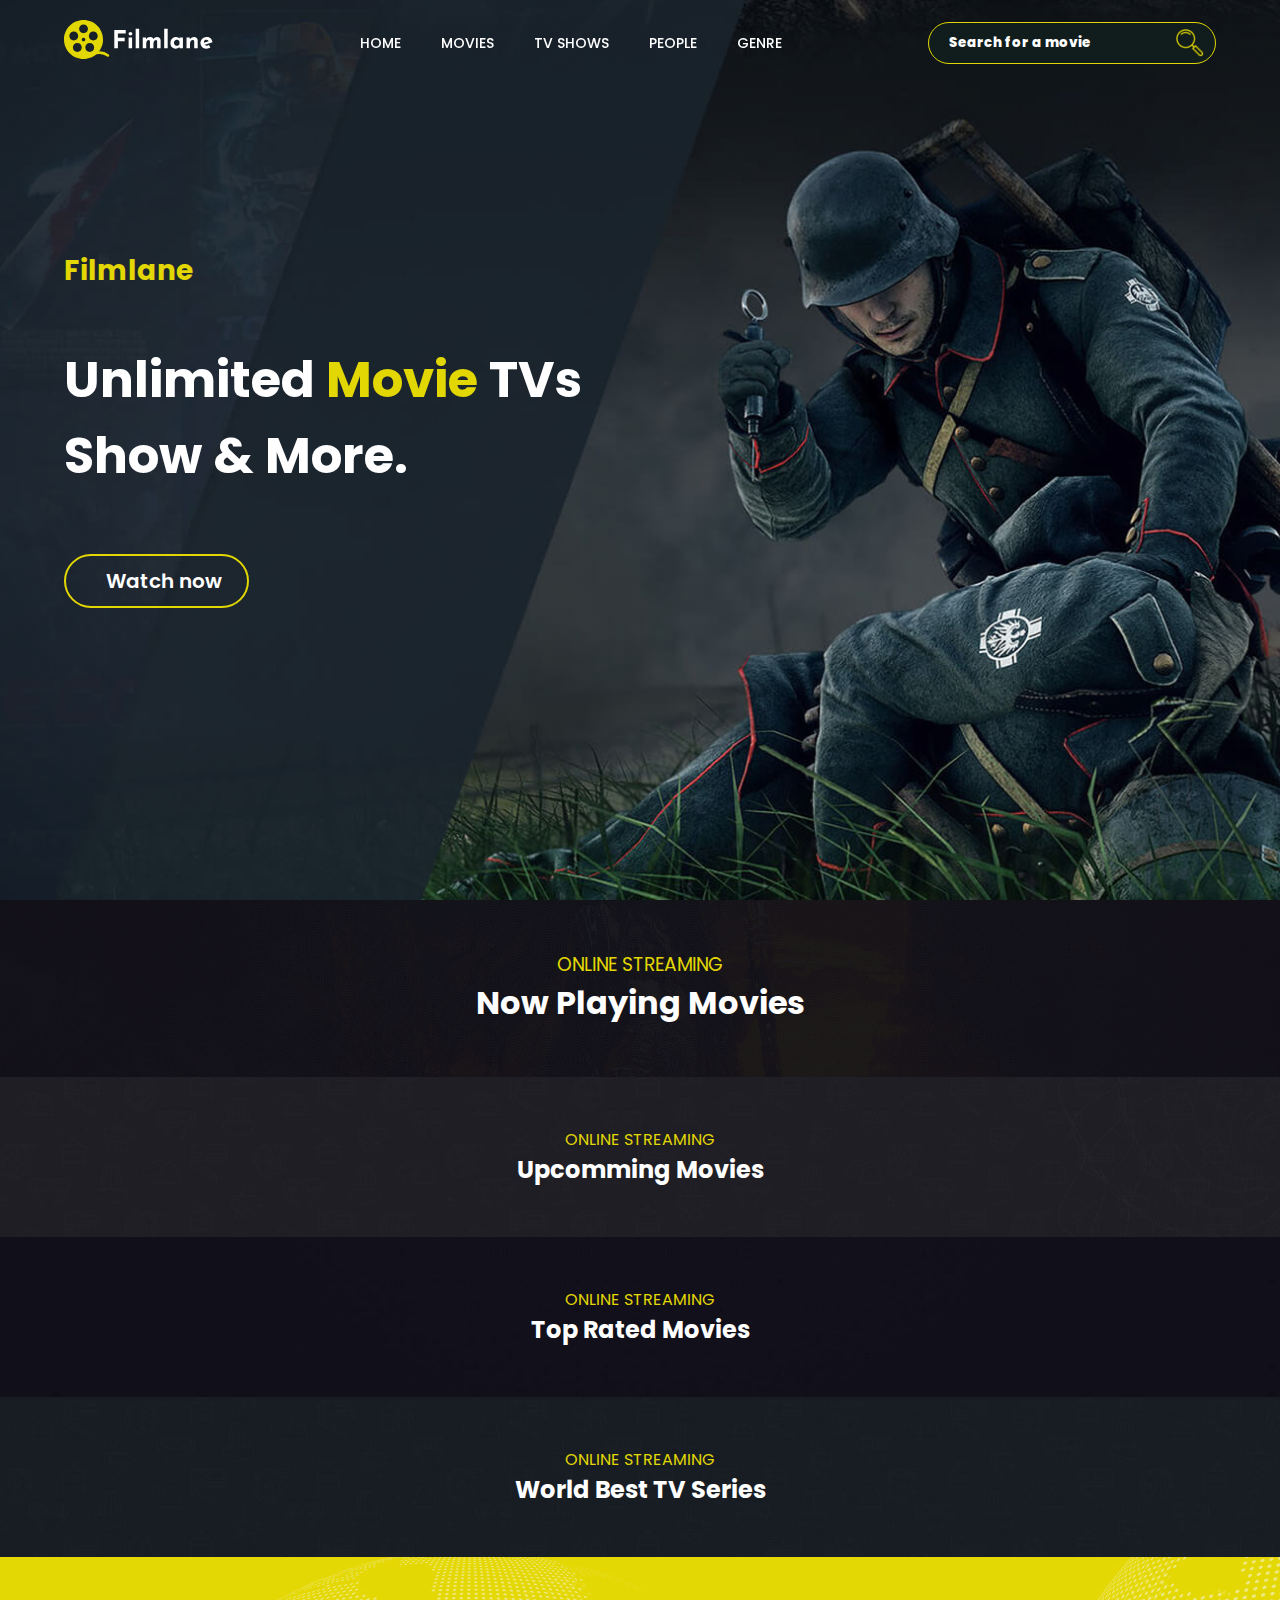
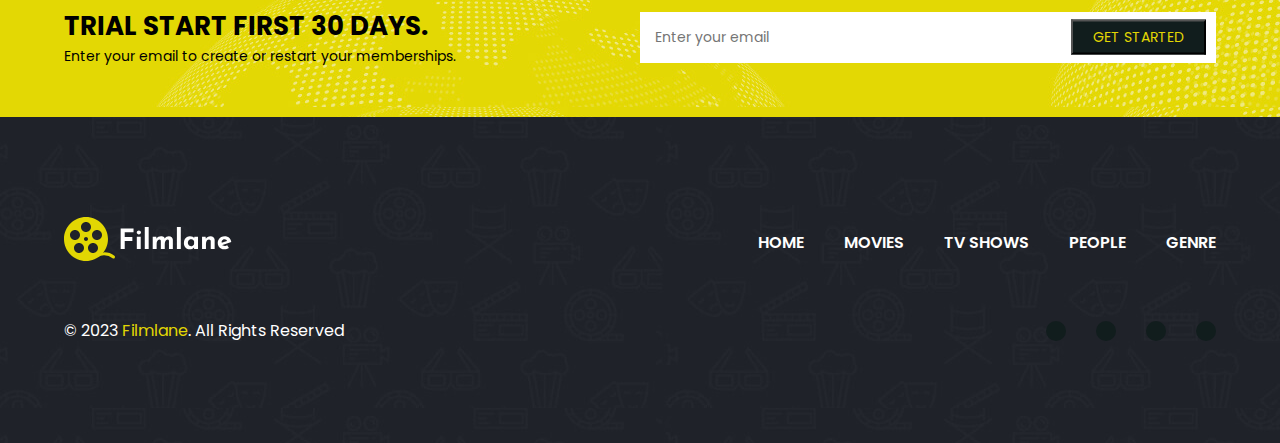
==== index.html @ d903ad5b "first commit" ====
<!DOCTYPE html>
<html lang="en">
    <head>
        <meta charset="UTF-8" />
        <meta name="viewport" content="width=device-width, initial-scale=1.0" />
        <title>Filmlane</title>
        <link rel="stylesheet" href="index.css" />
        <link rel="shortcut icon" href="image/favicon.png" type="image/svg+xml" />
        <link
            rel="stylesheet"
            href="https://cdnjs.cloudflare.com/ajax/libs/font-awesome/6.4.0/css/all.min.css"
            integrity="sha512-iecdLmaskl7CVkqkXNQ/ZH/XLlvWZOJyj7Yy7tcenmpD1ypASozpmT/E0iPtmFIB46ZmdtAc9eNBvH0H/ZpiBw=="
            crossorigin="anonymous"
            referrerpolicy="no-referrer"
        />
    </head>
    <body>
        <div class="header"></div>
        <div class="banner">
            <div class="container">
                <h3 class="banner-name">Filmlane</h3>
                <h1 class="banner-title">Unlimited <span>Movie</span> TVs Show & More.</h1>
                <a href="" class="btn-link"><i class="fa-solid fa-play"></i>Watch now</a>
            </div>
        </div>
        <div class="session nowplaying">
            <div class="container">
                <div class="session-title">
                    <h3 class="small-title">online streaming</h3>
                    <h1 class="big-title">now playing movies</h1>
                </div>
                <ul class="listFilm" id="nowplaying">
                    <!-- <li class="card">
                        <div class="card-filmThumb">
                            <img src="image/demo.jpg" alt="" />
                        </div>
                        <h5 class="card-filmName">Spider-Man: Across the Spider-Verse</h5>
                        <div class="card-filmDetail">
                            <h6 class="card-filmDate">2023-05-17</h6>
                            <p class="card-filmRate"><i class="fa-solid fa-star"></i>7.3</p>
                        </div>
                    </li> -->
                </ul>
            </div>
        </div>
        <div class="session upcomming">
            <div class="container">
                <div class="session-title">
                    <h4 class="small-title">online streaming</h4>
                    <h2 class="big-title">upcomming movies</h2>
                </div>
                <ul class="listFilm" id="upcomming"></ul>
            </div>
        </div>
        <div class="session toprate">
            <div class="container">
                <div class="session-title">
                    <h4 class="small-title">online streaming</h4>
                    <h2 class="big-title">top rated movies</h2>
                </div>
                <ul class="listFilm" id="toprate"></ul>
            </div>
        </div>
        <div class="session series">
            <div class="container">
                <div class="session-title">
                    <h4 class="small-title">online streaming</h4>
                    <h2 class="big-title">world best TV series</h2>
                </div>
                <ul class="listFilm" id="series"></ul>
            </div>
        </div>
        <div class="footer"></div>
        <script src="index.js"></script>
        <script src="js/home.js"></script>
    </body>
</html>
---- index.css ----
@import url("https://fonts.googleapis.com/css2?family=Poppins:wght@300;400;500;600;700;800;900&display=swap");
* {
    padding: 0;
    margin: 0;
    box-sizing: border-box;
}
body {
    font-family: "Poppins", sans-serif;
    --primary-color: #e2d703;
    --secondary-color: #111d1d;
}
a {
    text-decoration: none;
    color: black;
    cursor: pointer;
    display: block;
}
li {
    list-style: none;
}
img {
    width: 100%;
    height: 100%;
    object-fit: cover;
}
button {
    cursor: pointer;
    font-family: "Poppins", sans-serif;
}
input {
    border: none;
    background-color: transparent;
    outline: none;
    font-family: "Poppins", sans-serif;
}
.container {
    width: 90%;
    margin: 0 auto;
}
.align-item {
    display: flex;
    align-items: center;
}
.session-title .small-title {
    text-transform: uppercase;
    color: var(--primary-color);
    font-weight: 400;
}
.session-title .big-title {
    text-transform: capitalize;
    color: rgb(255, 255, 255);
}
.header {
    padding: 20px 0;
    position: fixed;
    width: 100%;
    transition: 0.3s;
    z-index: 1;
}
.header.active {
    background-color: var(--secondary-color);
}
.header-logo {
    width: 150px;
    background-color: transparent;
}
.header-menu {
    display: flex;
    gap: 20px;
    margin-left: auto;
}
.header-menu li a {
    color: white;
    font-weight: 500;
    font-size: 14px;
    transition: 0.3s;
}
.header-menu li:hover > a {
    color: var(--primary-color);
}
.header-menu li {
    position: relative;
    padding: 10px;
    cursor: pointer;
}
.header-menu li > .submenu {
    position: absolute;
    background-color: black;
    max-height: 250px;
    width: 300px;
    overflow-y: auto;
    padding: 10px 0;
    top: 100%;
    left: 0;
    opacity: 0;
    visibility: hidden;
    transition: 0.5s;
}
.header-menu li:hover > .submenu {
    top: 130%;
    opacity: 1;
    visibility: visible;
}
.header-menu li > .submenu::-webkit-scrollbar {
    width: 5px;
}
.header-menu li > .submenu::-webkit-scrollbar-thumb {
    height: 50px;
    background-color: var(--primary-color);
    border-radius: 1rem;
}
.header-menu li > .submenu li {
    padding: 10px 15px;
    cursor: pointer;
}
.header-menu li > .submenu li a {
    transition: 0.3s;
}
.header-menu li > .submenu li a:hover {
    color: var(--primary-color);
}
.header-search {
    display: flex;
    width: 25%;
    background-color: var(--secondary-color);
    border-radius: 2rem;
    margin-left: auto;
    padding: 5px 10px;
    border: 1px solid var(--primary-color);
}
.header-search input {
    width: 90%;
    background: transparent;
    outline: none;
    border: none;
    padding: 0 10px;
    font-family: "Poppins", sans-serif;
    color: white;
    font-weight: 800;
}
.header-search input::placeholder {
    color: white;
}
.header-search .iconSearch {
    width: 30px;
    height: 30px;
    cursor: pointer;
    background-color: transparent;
    border: none;
}
.hearder-menu-bar {
    display: none;
}
.banner {
    background-image: url(./image/bg-banner-h.jpeg);
    height: 100vh;
    background-size: cover;
    background-repeat: no-repeat;
    background-position: right;
    padding-top: 250px;
}
.banner-name {
    color: var(--primary-color);
    font-size: 28px;
}
.banner-title {
    color: white;
    margin-top: 50px;
    font-size: 50px;
    width: 45%;
}
.banner-title span {
    color: var(--primary-color);
}
.btn-link {
    display: inline-flex;
    align-items: center;
    color: white;
    border-radius: 2rem;
    border: 2px solid var(--primary-color);
    padding: 10px 25px;
    font-size: 20px;
    margin-top: 60px;
    transition: 0.3s;
    font-weight: 600;
}
.btn-link i {
    margin-right: 15px;
}
.btn-link:hover {
    background-color: var(--primary-color);
}
.session {
    text-align: center;
    padding: 50px 0;
    background-position: center;
    background-size: cover;
}
.listFilm {
    display: flex;
    gap: 20px;
    overflow-x: scroll;
    flex-wrap: nowrap;
}
.listFilm::-webkit-scrollbar {
    background-color: transparent;
    height: 8px;
}
.listFilm::-webkit-scrollbar-thumb:horizontal {
    background-color: white;
    border-radius: 1rem;
    width: 50px;
}
.listFilm .card {
    min-width: 20%;
    margin: 50px 0;
    cursor: pointer;
}
.listFilm .card-filmThumb {
    border-radius: 10px;
    display: flex;
    overflow: hidden;
    position: relative;
}
.listFilm .card-filmThumb img {
    border-radius: 10px;
}
.listFilm .card-filmThumb::before {
    position: absolute;
    display: block;
    content: "";
    width: 100%;
    height: 100%;
    top: 0;
    left: 0;
    background-color: rgba(255, 255, 255, 0.166);
    opacity: 0;
    transition: 0.3s;
}
.listFilm .card:hover .card-filmThumb::before {
    opacity: 1;
}
.listFilm .card-filmName {
    color: white;
    text-align: start;
    font-size: 20px;
    margin-top: 10px;
}
.listFilm .card-filmDetail {
    display: flex;
    justify-content: space-between;
    align-items: center;
    margin-top: 5px;
}
.listFilm .card-filmDetail .card-filmDate {
    color: white;
    text-align: start;
    font-size: 14px;
    font-weight: 400;
}
.listFilm .card-filmDetail .card-filmRate {
    color: var(--primary-color);
    font-size: 14px;
}
.listFilm .card-filmDetail .card-filmRate i {
    margin-right: 5px;
}
.nowplaying {
    background-image: url(image/nowplaying-bg.png);
}
.upcomming {
    background-image: url(image/upcoming-bg.jpeg);
}
.toprate {
    background-image: url(image/top-rated-bg.jpeg);
}
.series {
    background-image: url(image/tv-series-bg.jpeg);
}
.footer-top {
    background-image: url(image/backgroundfooter.jpeg);
}
.footer-top .container {
    display: flex;
    justify-content: space-between;
    align-items: center;
    padding: 50px 0;
}
.footer-top-content h4 {
    text-transform: uppercase;
    font-size: 26px;
}
.footer-top-content p {
    font-size: 14px;
}
.footer-top-enterEmail {
    position: relative;
    display: flex;
    background-color: white;
    width: 50%;
    padding: 5px;
}
.footer-top-enterEmail input {
    font-size: 14px;
    padding: 10px;
    width: 100%;
}
.footer-top-enterEmail .btnEmail {
    position: absolute;
    background-color: var(--secondary-color);
    color: var(--primary-color);
    font-size: 14px;
    padding: 5px 20px;
    top: 50%;
    right: 10px;
    transform: translateY(-50%);
}
.footer-bottom {
    background-image: url(image/footer-bg.jpeg);
}
.footer-bottom .container {
    padding: 100px 0;
}
.footer-links {
    display: flex;
    align-items: center;
    justify-content: space-between;
}
.footer-menu {
    display: flex;
    gap: 40px;
    align-items: center;
}
.footer-menu li a {
    color: white;
    font-weight: 600;
    font-size: 16px;
    transition: 0.3s;
}
.footer-menu li:hover a {
    color: var(--primary-color);
}
.footer-info {
    display: flex;
    align-items: center;
    justify-content: space-between;
    margin-top: 50px;
}
.footer-rights {
    color: white;
}
.footer-rights span {
    color: var(--primary-color);
}
.footer-social {
    display: flex;
    align-items: center;
    gap: 30px;
}
.footer-social li {
    border-radius: 50%;
    padding: 10px;
    background-color: var(--secondary-color);
    transition: 0.3s;
    cursor: pointer;
}
.footer-social li a {
    display: flex;
}
.footer-social li a i {
    color: white;
    font-size: 18px;
    transition: 0.3s;
}
.footer-social li:hover {
    transform: translateY(-10px);
}
.footer-social li:hover a i {
    color: var(--primary-color);
}
@media (max-width: 992px) {
    .header-menu {
        gap: 10px;
    }
    .header-menu li a {
        font-size: 10px;
    }
    .header-menu li > .submenu {
        width: 200px;
    }
    .banner {
        text-align: center;
        padding-top: 100px;
        background-image: linear-gradient(to bottom, #111d1db4, #111d1dbc), url(./image/bg-banner-h.jpeg);
    }
    .banner-name {
        font-size: 20px;
    }
    .banner-title {
        font-size: 40px;
        width: 100%;
        margin-top: 10px;
        padding: 8px 10px;
    }
    .btn-link {
        margin-top: 30px;
        font-size: 16px;
        padding: 10px 20px;
    }
}
@media (max-width: 767px) {
    .header-search {
        width: 50%;
    }
    .header-search input {
        font-weight: 600;
    }
    .hearder-menu-bar {
        position: relative;
        display: block;
    }
    .hearder-menu-bar .icon {
        color: var(--primary-color);
        margin-left: 30px;
        cursor: pointer;
        font-size: 30px;
    }

    .header-menu {
        position: absolute;
        background-color: transparent;
        top: 70px;
        right: 0;
        opacity: 0;
        visibility: hidden;
        display: block;
    }
    .header-menu li:hover > .submenu {
        top: 0;
        left: -142%;
        background-color: var(--secondary-color);
    }
    .header-menu.active {
        visibility: visible;
        opacity: 1;
    }
    .header-menu.active li {
        background-color: var(--secondary-color);
        margin: 10px 0;
        padding: 10px 20px;
        width: 150px;
        transform: translateX(0);
        opacity: 1;
        animation: menuBar 1s alternate forwards;
    }
    .header-menu.active li {
        opacity: 0;
    }
    .header-menu.active li:nth-child(2) {
        animation-delay: 0.2s;
    }
    .header-menu.active li:nth-child(3) {
        animation-delay: 0.3s;
    }
    .header-menu.active li:nth-child(4) {
        animation-delay: 0.4s;
    }
    .header-menu.active li:nth-child(5) {
        animation-delay: 0.5s;
    }
    @keyframes menuBar {
        0% {
            opacity: 0;
            transform: translateX(50px);
        }
        100% {
            opacity: 1;
            transform: translateX(0);
        }
    }
    .banner {
        height: unset;
        padding-bottom: 50px;
    }
    .footer-top .container {
        display: block;
        text-align: center;
    }
    .footer-top-content h4 {
        font-size: 20px;
    }
    .footer-top-enterEmail {
        width: 100%;
        margin-top: 30px;
    }
    .footer-bottom .container {
        padding: 60px 0;
    }
    .footer-menu {
        gap: 15px;
    }
    .footer-menu li a {
        font-weight: 400;
        font-size: 12px;
    }
    .footer-rights {
        font-size: 12px;
    }
    .footer-social {
        gap: 15px;
    }
    .footer-social li a i {
        font-size: 12px;
    }
}
@media (max-width: 575px) {
    .listFilm .card-filmName {
        font-size: 14px;
    }
    .listFilm .card-filmDetail .card-filmDate {
        font-size: 12px;
    }
    .listFilm .card-filmDetail .card-filmRate {
        color: var(--primary-color);
        font-size: 10px;
    }
    .listFilm .card {
        min-width: 35%;
    }
    .footer-top {
        padding: 0;
    }
}
@media (max-width: 510px) {
    .footer-bottom .container {
        padding: 30px 0;
    }
    .footer-bottom {
        text-align: center;
    }
    .footer-logo {
        margin: auto;
        width: 30%;
    }
    .footer-menu {
        display: none;
    }
    .footer-info {
        flex-direction: column-reverse;
        margin-top: 20px;
    }
    .footer-social {
        gap: 10px;
    }
    .footer-rights {
        margin-top: 20px;
        font-size: 8px;
    }
    .footer-social li a i {
        font-size: 10px;
    }
}
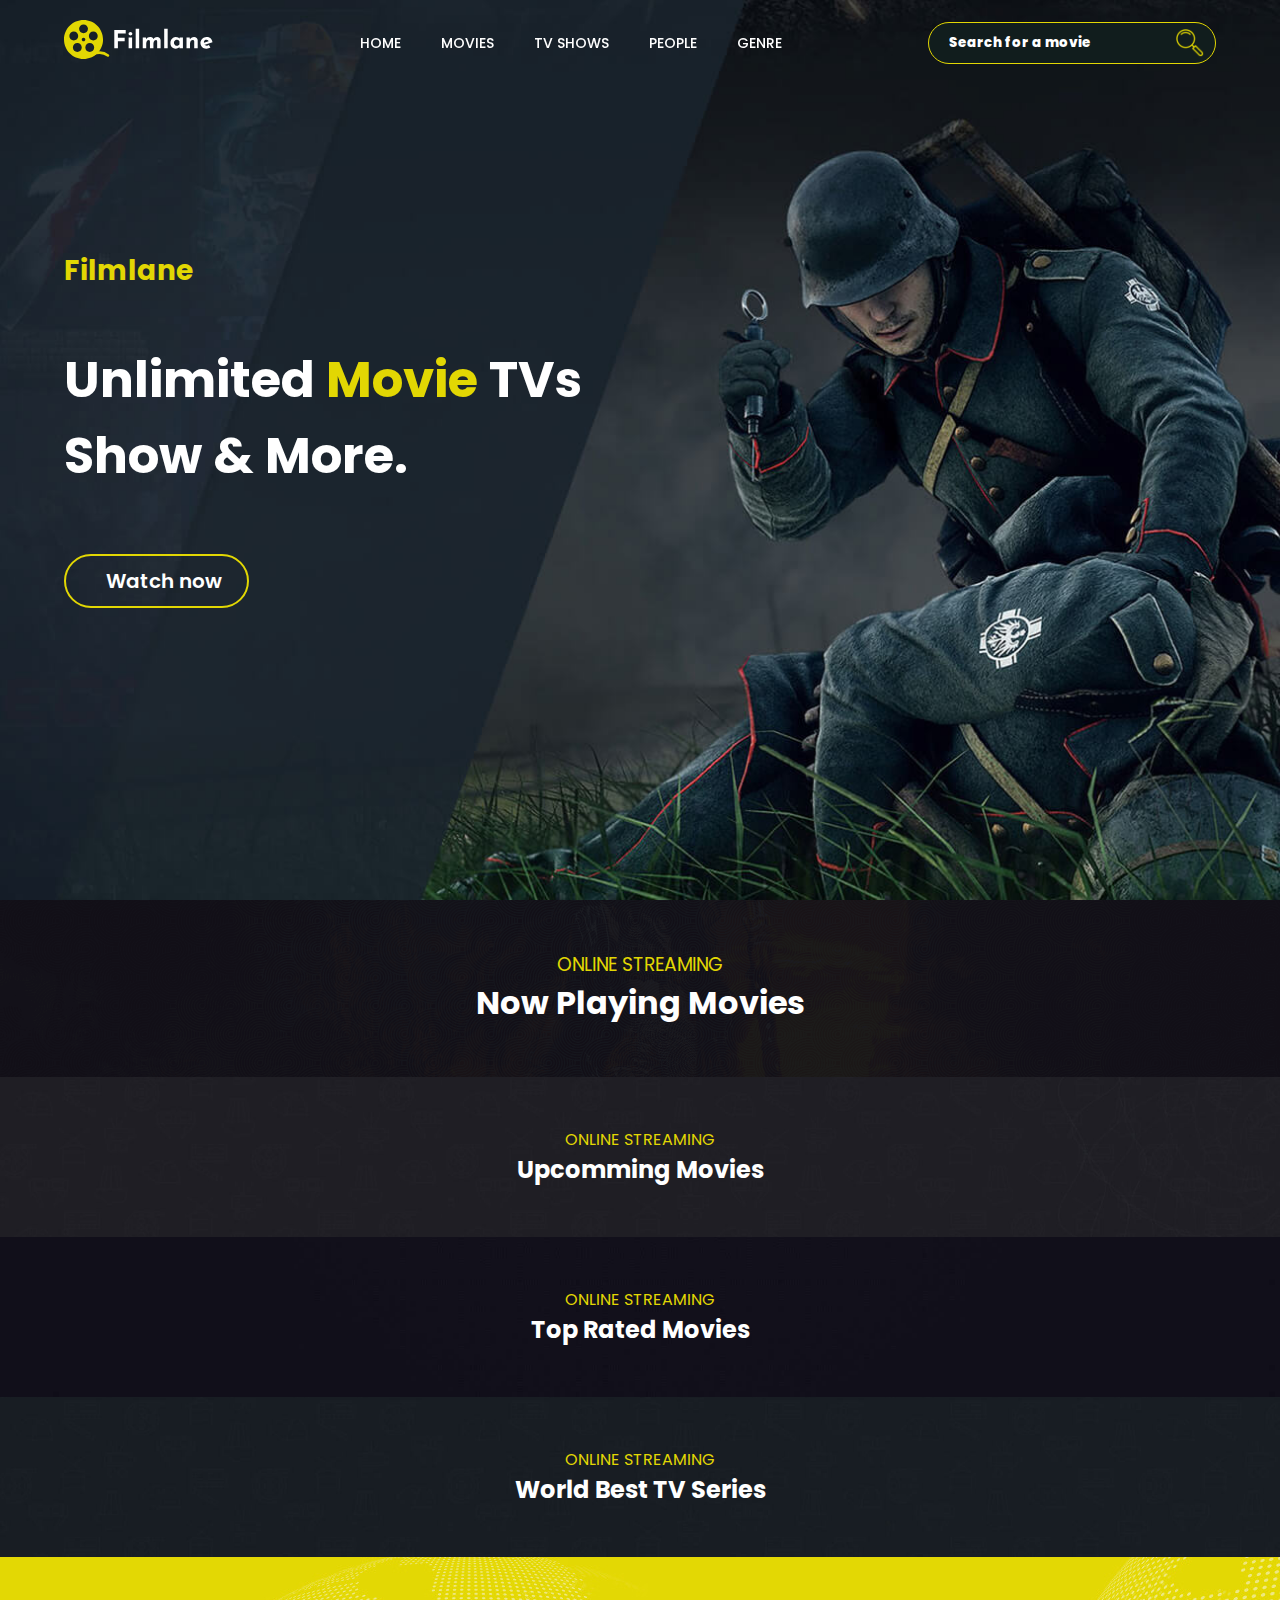
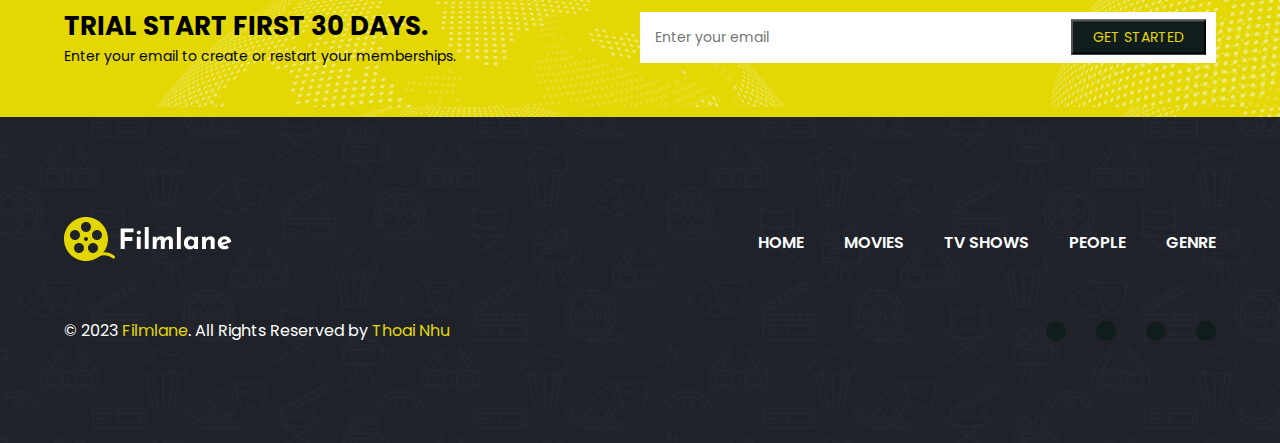
==== commit 531ddf99: "upload websit" ====
--- a/index.html
+++ b/index.html
@@ -29,18 +29,7 @@
                     <h3 class="small-title">online streaming</h3>
                     <h1 class="big-title">now playing movies</h1>
                 </div>
-                <ul class="listFilm" id="nowplaying">
-                    <!-- <li class="card">
-                        <div class="card-filmThumb">
-                            <img src="image/demo.jpg" alt="" />
-                        </div>
-                        <h5 class="card-filmName">Spider-Man: Across the Spider-Verse</h5>
-                        <div class="card-filmDetail">
-                            <h6 class="card-filmDate">2023-05-17</h6>
-                            <p class="card-filmRate"><i class="fa-solid fa-star"></i>7.3</p>
-                        </div>
-                    </li> -->
-                </ul>
+                <ul class="listFilm" id="nowplaying"></ul>
             </div>
         </div>
         <div class="session upcomming">
